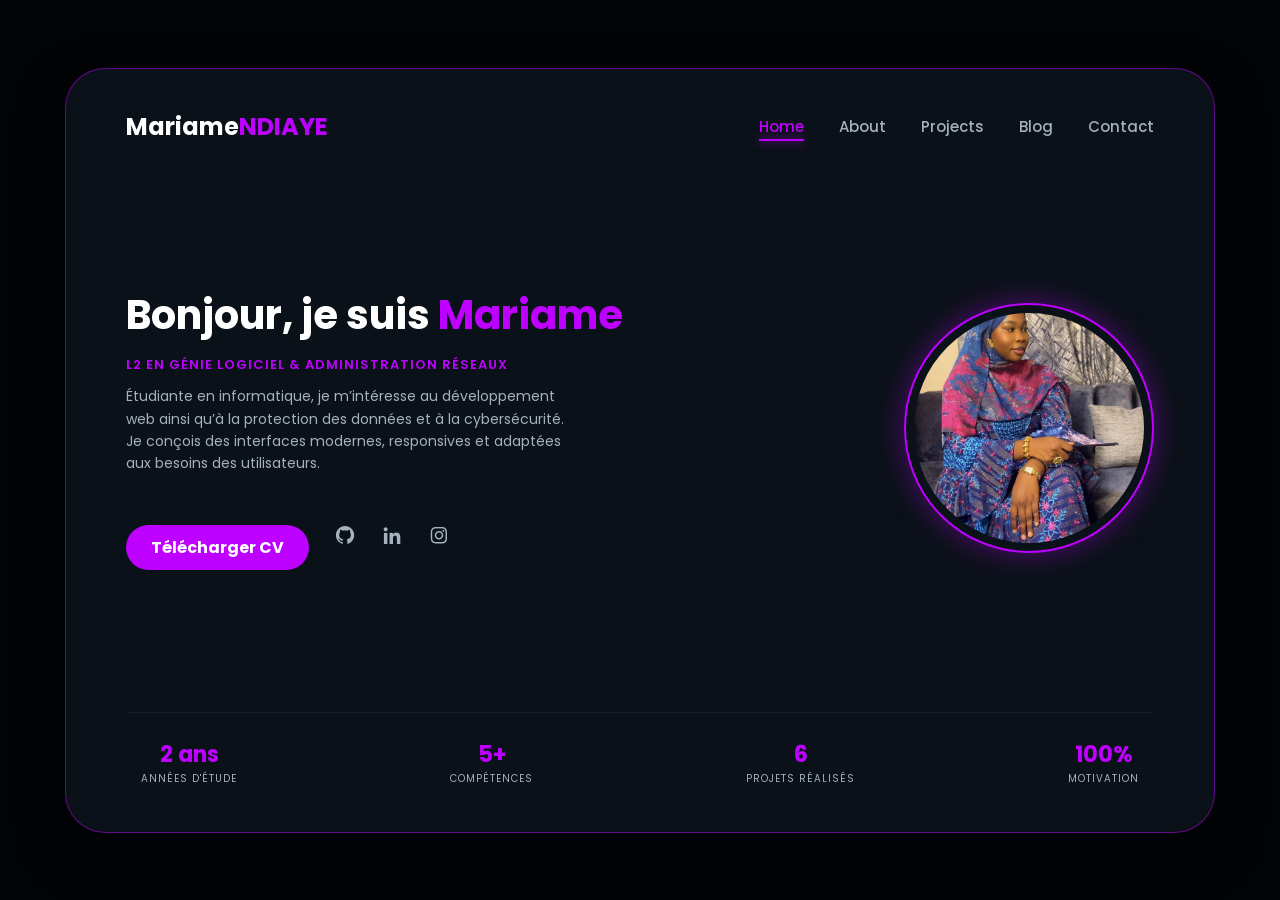
==== index.html @ 8f2b9c7f "Add files via upload" ====
<!DOCTYPE html>
<html lang="fr">

<head>
    <meta charset="UTF-8">
    <meta name="viewport" content="width=device-width, initial-scale=1.0">
    <title>Mariame NDIAYE | Portfolio</title>
    <link rel="stylesheet" href="./css/style.css">
    <link href='https://unpkg.com/boxicons@2.1.4/css/boxicons.min.css' rel='stylesheet'>
</head>

<body>

    <div class="main-card">
        <nav>
            <div class="logo">Mariame<span>NDIAYE</span></div>

            <input type="checkbox" id="check">
            <label for="check" class="menu-icon">
                <i class='bx bx-menu'></i>
            </label>

            <ul class="nav-links">
                <li><a href="index.html" class="active">Home</a></li>
                <li><a href="./pages/about.html">About</a></li>
                <li><a href="./pages/projet.html">Projects</a></li>
                <li><a href="./pages/resume.html">Blog</a></li>
                <li><a href="./pages/contact.html">Contact</a></li>
            </ul>
        </nav>

        <section class="hero">
            <div class="hero-content">
                <h1>Bonjour, je suis <span>Mariame</span></h1>
                <h2 class="subtitle">L2 EN GÉNIE LOGICIEL & ADMINISTRATION RÉSEAUX</h2>
                <p>Étudiante en informatique, je m’intéresse au développement web ainsi qu’à la protection des données
                    et à la
                    cybersécurité. Je conçois des interfaces modernes, responsives et adaptées aux besoins des
                    utilisateurs.</p>
                <div class="hero-btns">
                    <a href="./assets/cv Mariame Ndiaye.pdf" class="btn-cv" download>Télécharger CV</a>
                    <div class="social-icons">
                        <a href="https://github.com/Mariame-nd/Mariame-nd" class="github"><i
                                class='bx bxl-github'></i></a>
                        <a href="https://www.linkedin.com/in/mariame-ndiaye-82563935a?utm_source=share&utm_campaign=share_via&utm_content=profile&utm_medium=ios_app"
                            class="linkedin"><i class='bx bxl-linkedin'></i></a>
                        <a href="https://www.instagram.com/mariam__nde" target="_blank" class="instagram">
                            <i class='bx bxl-instagram'></i>
                        </a>
                    </div>
                </div>
            </div>

            <div class="hero-img">
                <div class="img-frame">
                    <img src="images/hijab.jpeg" alt="Mariame Ndiaye">
                </div>
            </div>
        </section>

        <div class="stats-bar">
            <div class="stat-item">
                <h3>2 ans</h3>
                <p>Années d'étude</p>
            </div>
            <div class="stat-item">
                <h3>5+</h3>
                <p>Compétences</p>
            </div>
            <div class="stat-item">
                <h3>6</h3>
                <p>Projets réalisés</p>
            </div>
            <div class="stat-item">
                <h3>100%</h3>
                <p>Motivation</p>
            </div>
        </div>
    </div>

</body>

</html>
---- css/style.css ----
/*Commun*/
@import url('https://fonts.googleapis.com/css2?family=Poppins:wght@300;400;600;700&display=swap');

* {
    margin: 0;
    padding: 0;
    box-sizing: border-box;
    font-family: 'Poppins', sans-serif;
    list-style: none;
    text-decoration: none;
}

body {
    background-color: #020406;
    height: 100vh;
    width: 100vw;
    display: flex;
    justify-content: center;
    align-items: center;
    overflow: hidden;
    color: white;
}

.main-card {
    background-color: #0b1118;
    width: 95%;
    max-width: 1150px;
    height: 85vh;
    border-radius: 40px;
    padding: 40px 60px;
    border: 1px solid rgba(189, 0, 255, 0.5);
    display: flex;
    flex-direction: column;
    justify-content: space-between;
    box-shadow: 0 20px 50px rgba(0, 0, 0, 0.8);
    position: relative;
}

nav {
    display: flex;
    justify-content: space-between;
    align-items: center;
    z-index: 1000;
}

.logo {
    font-size: 24px;
    font-weight: 700;
}

.logo span {
    color: #bd00ff;
}

#check {
    display: none;
}

.menu-icon {
    display: none;
    font-size: 32px;
    color: #bd00ff;
    cursor: pointer;
}

.nav-links {
    display: flex;
    gap: 35px;
}

.nav-links li {
    position: relative;
}

.nav-links a {
    color: #a5b1bc;
    font-size: 15px;
    font-weight: 500;
    transition: 0.3s;
    padding: 5px 0;
}

.nav-links a::after {
    content: '';
    position: absolute;
    bottom: -2px;
    left: 0;
    width: 0;
    height: 2px;
    background: #bd00ff;
    box-shadow: 0 0 10px #bd00ff;
    transition: 0.3s;
}

.nav-links a:hover::after,
.nav-links a.active::after {
    width: 100%;
}

.nav-links a:hover,
.nav-links a.active {
    color: #bd00ff;
}

/*index*/
.hero {
    display: flex;
    align-items: center;
    justify-content: space-between;
    gap: 40px;
}

.hero-content h1 {
    font-size: 48px;
    margin-bottom: 5px;
}

.hero-content h1 span {
    color: #bd00ff;
    display: inline-block;
    transition: 0.4s cubic-bezier(0.175, 0.885, 0.32, 1.275);
    cursor: default;
}

.hero-content h1 span:hover {
    transform: scale(1.1) rotate(2deg);
    text-shadow: 0 0 20px rgba(189, 0, 255, 0.5), 0 0 40px rgba(189, 0, 255, 0.5);
    color: #ffffff;
}

.subtitle {
    color: #bd00ff;
    font-size: 14px;
    letter-spacing: 1.5px;
    margin-bottom: 20px;
    font-weight: 600;
}

.hero-content p {
    color: #a5b1bc;
    font-size: 14px;
    line-height: 1.8;
    max-width: 500px;
}

.hero-btns {
    display: flex;
    align-items: center;
    gap: 25px;
    margin-top: 30px;
}

.btn-cv {
    background: #bd00ff;
    color: #020406;
    padding: 12px 30px;
    border-radius: 35px;
    font-weight: 700;
    transition: 0.3s;
}

.btn-cv:hover {
    transform: scale(1.05);
    box-shadow: 0 0 20px rgba(189, 0, 255, 0.5);
}

.social-icons a {
    color: #a5b1bc;
    font-size: 24px;
    transition: 0.3s ease;
    margin-right: 10px;
}

.social-icons a:hover {
    color: #bd00ff;
    transform: translateY(-5px);
    filter: drop-shadow(0 0 5px #bd00ff);
}

.img-frame {
    width: 280px;
    height: 280px;
    border-radius: 50%;
    padding: 10px;
    border: 2px solid rgba(189,
            0, 255, 0.5);
    box-shadow: 0 0 30px rgba(189, 0, 255, 0.4);
}

.img-frame img {
    width: 100%;
    height: 100%;
    border-radius: 50%;
    object-fit: cover;
}

.stats-bar {
    display: flex;
    justify-content: space-between;
    padding-top: 30px;
    border-top: 1px solid rgba(189, 0, 255, 0.5);
}

.stat-item {
    text-align: center;
    transition: 0.4s ease;
    cursor: default;
    padding: 5px 15px;
    border-radius: 12px;
}

.stat-item:hover {
    background: rgba(189, 0, 255, 0.5);
    transform: translateY(-8px);
}

.stat-item h3 {
    color: #bd00ff;
    font-size: 26px;
    transition: 0.3s;
}

.stat-item:hover h3 {
    text-shadow: 0 0 15px #bd00ff;
    transform: scale(1.1);
}

.stat-item p {
    color: #bd00ff;
    font-size: 11px;
    text-transform: uppercase;
    letter-spacing: 1px;
}

@media (max-width: 900px) {
    .main-card {
        height: 90vh;
        padding: 30px;
        overflow-y: auto;
    }

    .menu-icon {
        display: block;
    }

    .nav-links {
        position: absolute;
        top: 80px;
        left: -110%;
        background: #0b1118;
        border: 1px solid rgba(189, 0, 255, 0.4);
        flex-direction: column;
        width: 220px;
        padding: 30px 20px;
        border-radius: 20px;
        transition: 0.4s ease-in-out;
        box-shadow: 0 20px 40px rgba(0, 0, 0, 0.9);
        z-index: 1000;
    }

    #check:checked~.nav-links {
        left: 25px;
    }

    .nav-links a::after {
        display: none;
    }

    .hero {
        flex-direction: column-reverse;
        text-align: center;
        gap: 30px;
        margin: 30px 0;
    }

    .hero-content h1 {
        font-size: 36px;
    }

    .hero-content p {
        max-width: 100%;
    }

    .hero-btns {
        justify-content: center;
    }

    .stats-bar {
        display: grid;
        grid-template-columns: 1fr 1fr;
        gap: 20px;
        text-align: center;
    }
}

/*About*/

.scroll-container {
    flex: 1;
    overflow-y: auto;
    padding-right: 10px;
}

.about-content {
    display: flex;
    align-items: center;
    justify-content: space-between;
    gap: 40px;
    margin-bottom: 30px;
}

.about-text {
    flex: 1.5;
}

strong {
    color: #bd00ff;
}

.title-cyan {
    color: #bd00ff;
    font-size: 38px;
    margin-bottom: 15px;
    transition: 0.3s;
}

.title-cyan:hover {
    transform: translateX(5px);
}

.about-text p {
    color: #a5b1bc;
    font-size: 14px;
    line-height: 1.7;
    margin-bottom: 15px;
}

.btn-contact {
    display: inline-block;
    padding: 10px 25px;
    border: 1.5px solid #bd00ff;
    color: #bd00ff;
    border-radius: 12px;
    font-weight: 600;
    transition: all 0.4s ease;
}

.btn-contact:hover {
    background: #bd00ff;
    color: #000;
    box-shadow: 0 0 25px rgba(189, 0, 255, 0.5);
    transform: translateY(-2px);
}

.about-image .img-glow-square {
    width: 280px;
    height: 280px;
    border-radius: 30px;
    padding: 10px;
    background: radial-gradient(circle, rgba(189, 0, 255, 0.5) 0%, transparent 70%);
    border: 1px solid rgba(189, 0, 255, 0.3);
    transition: 0.5s ease;
}

.img-glow-square:hover {
    border-color: #bd00ff;
    box-shadow: 0 0 30px rgba(189, 0, 255, 0.3);
}

.img-glow-square img {
    width: 100%;
    height: 100%;
    border-radius: 20px;
    object-fit: cover;
}

.skills-section {
    margin-top: auto;
    padding-top: 25px;
    border-top: 1px solid rgba(189, 0, 255, 0.5);
}

.skills-grid {
    display: flex;
    justify-content: space-between;
    flex-wrap: wrap;
    gap: 15px;
}

.skill-box {
    display: flex;
    flex-direction: column;
    align-items: center;
    gap: 8px;
    transition: all 0.4s cubic-bezier(0.175, 0.885, 0.32, 1.275);
    cursor: pointer;
}

.skill-box i {
    font-size: 32px;
    transition: 0.4s;
}

.skill-box span {
    font-size: 10px;
    color: #bd00ff;
    transition: 0.3s;
}


.html i {
    color: #e34f26;
}

.css i {
    color: #1572b6;
}

.js i {
    color: #f7df1e;
}

.php i {
    color: #777bb4;
}

.cpp i {
    color: #00599c;
}

.sql i {
    color: #00e5ff;
}

.skill-box:hover {
    transform: translateY(-10px) scale(1.1);
}

.skill-box:hover i {
    filter: drop-shadow(0 0 12px currentColor);
}

.skill-box:hover span {
    color: white;
    text-shadow: 0 0 5px rgba(189, 0, 255, 0.5);
}

@media (max-width: 768px) {
    .menu-icon {
        display: block;
    }

    .nav-links {
        position: absolute;
        top: 80px;
        right: 40px;
        background: #0b1118;
        border: 1px solid rgba(189, 0, 255, 0.3);
        flex-direction: column;
        width: 200px;
        padding: 20px;
        border-radius: 15px;
        display: none;
        z-index: 1000;
        box-shadow: 0 15px 35px rgba(0, 0, 0, 0.8);
    }

    #check:checked~.nav-links {
        display: flex;
        animation: slideIn 0.3s ease forwards;
    }

    .about-content {
        flex-direction: column-reverse;
        text-align: center;
    }

    .about-image .img-glow-square {
        width: 220px;
        height: 220px;
        margin: 0 auto;
    }

    .skills-grid {
        justify-content: center;
        gap: 25px;
    }
}

@keyframes slideIn {
    from {
        opacity: 0;
        transform: translateY(-10px);
    }

    to {
        opacity: 1;
        transform: translateY(0);
    }
}

/*projet*/

.scroll-container {
    flex: 1;
    overflow-y: auto;
    padding-right: 10px;
}

.title-projects {
    color: #bd00ff;
    text-align: center;
    font-size: 28px;
    margin-bottom: 40px;
    text-transform: uppercase;
}

.projects-grid {
    display: grid;
    grid-template-columns: repeat(3, 1fr);
    gap: 25px;
}

.project-card {
    position: relative;
    border-radius: 20px;
    overflow: hidden;
    height: 190px;
    background: #161d26;
    border: 1px solid rgba(189, 0, 255, 0.5);
    transition: 0.4s;
}

.project-card img {
    width: 100%;
    height: 100%;
    object-fit: cover;
    transition: 0.5s;
}

.overlay {
    position: absolute;
    top: 0;
    left: 0;
    width: 100%;
    height: 100%;
    background: rgba(11, 17, 24, 0.95);
    display: flex;
    flex-direction: column;
    justify-content: center;
    align-items: center;
    opacity: 0;
    transition: 0.4s;
    text-align: center;
    padding: 20px;
}

.project-card:hover .overlay {
    opacity: 1;
}

.project-card:hover img {
    transform: scale(1.1);
    filter: blur(3px);
}

.overlay h4 {
    color: #bd00ff;
    font-size: 16px;
    margin-bottom: 8px;
}

.overlay p {
    color: #a5b1bc;
    font-size: 11px;
    margin-bottom: 15px;
}

.view-btn {
    padding: 8px 16px;
    border: 1px solid #bd00ff;
    color: #00e5ff;
    text-decoration: none;
    border-radius: 10px;
    font-size: 12px;
    font-weight: 600;
    transition: 0.3s;
}

.view-btn:hover {
    background: #bd00ff;
    color: #000;
    box-shadow: 0 0 15px #bd00ff;
}

.modal {
    position: fixed;
    top: 0;
    left: 0;
    width: 100%;
    height: 100%;
    background: rgba(0, 0, 0, 0.95);
    display: none;
    justify-content: center;
    align-items: center;
    z-index: 2000;
    padding: 20px;
}

.modal:target {
    display: flex;
}

.modal-content {
    background: #0b1118;
    max-width: 700px;
    width: 100%;
    max-height: 85vh;
    border-radius: 25px;
    border: 1px solid rgba(189, 0, 255, 0.3);
    position: relative;
    overflow-y: auto;
    padding: 30px;
}

.close-btn {
    position: absolute;
    top: 15px;
    right: 20px;
    font-size: 35px;
    color: #a5b1bc;
    text-decoration: none;
}

.close-btn:hover {
    color: #bd00ff;
}

.full-img {
    width: 100%;
    border-radius: 15px;
    margin-bottom: 20px;
    border: 1px solid rgba(189, 0, 255, 0.5);
}

.modal-text h3 {
    color: #bd00ff;
    margin-bottom: 10px;
    text-align: center;
}

.modal-text p {
    color: #a5b1bc;
    font-size: 14px;
    line-height: 1.6;
}

@media (max-width: 992px) {
    .projects-grid {
        grid-template-columns: repeat(2, 1fr);
    }
}

@media (max-width: 768px) {
    .main-card {
        padding: 30px 20px;
        height: 90vh;
    }

    .menu-icon {
        display: block;
    }

    .nav-links {
        position: absolute;
        top: 80px;
        right: 20px;
        background: #0b1118;
        border: 1px solid rgba(189, 0, 255, 0.3);
        flex-direction: column;
        width: 180px;
        padding: 20px;
        border-radius: 15px;
        display: none;
    }

    #check:checked~.nav-links {
        display: flex;
    }

    .projects-grid {
        grid-template-columns: 1fr;
    }

    .project-card {
        height: 180px;
    }
}

/*Resume*/

.scroll-container {
    flex: 1;
    overflow-y: auto;
    padding-right: 15px;
}

.title-resume {
    text-align: center;
    margin-bottom: 40px;
    font-size: 2.2rem;
}

.title-resume span {
    color: #bd00ff;
}

.resume-main-content {
    display: flex;
    gap: 40px;
    align-items: flex-start;
}

.resume-left {
    flex: 1;
}

.resume-section {
    margin-bottom: 25px;
}

.column-title {
    color: white;
    font-size: 1.1rem;
    margin-bottom: 12px;
    display: flex;
    align-items: center;
    gap: 10px;
}

.column-title i {
    color: #bd00ff;
    font-size: 1.3rem;
}

.resume-content-box {
    background: rgba(189, 0, 255, 0.5);
    padding: 15px 20px;
    border-radius: 10px;
    border-left: 3px solid rgba(189, 0, 255, 0.5);
    transition: 0.3s;
}

.resume-content-box p {
    color: #bd00ff;
    font-size: 0.95rem;
    line-height: 1.6;
}

.resume-content-box:hover {
    border-left: 3px solid #bd00ff;
    background: rgba(189, 0, 255, 0.5);
}

.feature-box {
    border: 1px solid #bd00ff;
    background: rgba(189, 0, 255, 0.5);
    box-shadow: 0 0 15px rgba(189, 0, 255, 0.5);
}

.feature-box p {
    color: #a5b1bc;
}

.feature-box strong {
    color: #bd00ff;
}

.resume-right {
    flex-shrink: 0;
    width: 300px;
}

.profile-img-container {
    width: 100%;
    height: 400px;
    border-radius: 20px;
    overflow: hidden;
    border: 2px solid rgba(189, 0, 255, 0.3);
    transition: 0.4s;
}

.profile-img-container:hover {
    border-color: #bd00ff;
    box-shadow: 0 0 20px rgba(190, 0, 255, 0.4);
}

.profile-img-container img {
    width: 100%;
    height: 100%;
    object-fit: cover;
}

.dna-footer {
    display: flex;
    justify-content: center;
    gap: 50px;
    margin-top: 50px;
    padding: 25px;
    border-top: 1px solid rgba(189, 0, 255, 0.5);
}

.dna-item {
    display: flex;
    flex-direction: column;
    align-items: center;
    color: #bd00ff;
    transition: 0.3s;
}

.dna-item i {
    font-size: 2.2rem;
    margin-bottom: 8px;
    filter: drop-shadow(0 0 5px rgba(189, 0, 255, 0.5));
}

.dna-item span {
    font-size: 0.75rem;
    color: #fff;
    font-weight: 600;
    text-transform: uppercase;
}

@media (max-width: 992px) {
    .resume-main-content {
        flex-direction: column-reverse;
        align-items: center;
    }

    .resume-right {
        width: 250px;
        margin-bottom: 30px;
    }

    .profile-img-container {
        height: 300px;
    }
}

@media (max-width: 768px) {
    .main-card {
        padding: 30px 20px;
        height: 90vh;
    }

    .menu-icon {
        display: block;
    }

    .nav-links {
        position: absolute;
        top: 70px;
        right: 0;
        background: #0b1118;
        border: 1px solid rgba(189, 0, 255, 0.3);
        flex-direction: column;
        width: 200px;
        padding: 20px;
        border-radius: 15px;
        display: none;
    }

    #check:checked~.nav-links {
        display: flex;
    }

    .dna-footer {
        gap: 20px;
        flex-wrap: wrap;
    }
}

/*contact*/
.social-icons {
    display: flex;
    gap: 15px;
    align-items: center;
}

.social-icons a {
    color: #a5b1bc;
    font-size: 22px;
    transition: 0.4s;
    text-decoration: none;
}

.social-icons a:hover {
    transform: translateY(-5px);
}

.social-icons .whatsapp:hover {
    color: #25D366;
    filter: drop-shadow(0 0 5px #25D366);
}

.social-icons .instagram:hover {
    color: #E4405F;
    filter: drop-shadow(0 0 5px #E4405F);
}

.social-icons .snapchat:hover {
    color: #FFFC00;
    filter: drop-shadow(0 0 5px #FFFC00);
}

.social-icons .github:hover {
    color: #fff;
}

.social-icons .linkedin:hover {
    color: #0077b5;
}

.hero {
    display: flex;
    align-items: center;
    justify-content: space-between;
    flex: 1;
}

.hero-content h1 {
    font-size: 40px;
}

.hero-content h1 span {
    color: #bd00ff;
    transition: 0.4s;
    display: inline-block;
    cursor: pointer;
}

.hero-content h1 span:hover {
    transform: scale(1.1) rotate(2deg);
    text-shadow: 0 0 20px #bd00ff;
}

.subtitle {
    color: #bd00ff;
    font-size: 13px;
    letter-spacing: 1px;
    margin: 10px 0;
    font-weight: 600;
}

.hero-content p {
    color: #a5b1bc;
    max-width: 450px;
    font-size: 14px;
    line-height: 1.6;
}

.btn-cv {
    background: #bd00ff;
    color: white;
    padding: 10px 25px;
    border-radius: 30px;
    font-weight: 700;
    display: inline-block;
    margin-top: 20px;
    transition: 0.3s;
    text-decoration: none;
}

.btn-cv:hover {
    transform: scale(1.05);
    box-shadow: 0 0 15px rgba(255, 255, 255, 0.05);
}

.img-frame {
    width: 250px;
    height: 250px;
    border-radius: 50%;
    border: 2px solid #bd00ff;
    padding: 8px;
}

.img-frame img {
    width: 100%;
    height: 100%;
    border-radius: 50%;
    object-fit: cover;
}

.stats-bar {
    display: flex;
    justify-content: space-between;
    padding-top: 20px;
    border-top: 1px solid rgba(255, 255, 255, 0.05);
}

.stat-item {
    text-align: center;
    transition: 0.3s;
}

.stat-item:hover {
    transform: translateY(-5px);
}

.stat-item h3 {
    color: #bd00ff;
    font-size: 22px;
}

.stat-item p {
    font-size: 10px;
    color: #a5b1bc;
    text-transform: uppercase;
}

.scroll-container {
    flex: 1;
    overflow-y: auto;
    padding-right: 10px;
}

.scroll-container::-webkit-scrollbar {
    width: 5px;
}

.scroll-container::-webkit-scrollbar-thumb {
    background: #bd00ff;
    border-radius: 10px;
}

.section-title {
    text-align: center;
    margin: 20px 0;
    font-size: 1.8rem;
}

.section-title span {
    color: #bd00ff;
}

.form-section {
    background: rgba(255, 255, 255, 0.02);
    padding: 20px;
    border-radius: 20px;
    border: 1px solid rgba(255, 255, 255, 0.05);
    margin-bottom: 20px;
}

.form-label {
    color: #bd00ff;
    display: flex;
    align-items: center;
    gap: 8px;
    margin-bottom: 15px;
    font-weight: 600;
}

.contact-grid {
    display: grid;
    grid-template-columns: repeat(auto-fit, minmax(280px, 1fr));
    gap: 20px;
}

input,
textarea,
select {
    width: 100%;
    background: #161d26;
    border: 1px solid rgba(255, 255, 255, 0.05);
    padding: 12px;
    border-radius: 10px;
    color: white;
    margin-bottom: 10px;
    outline: none;
}

input:focus,
textarea:focus {
    border-color: #bd00ff;
}

.btn-main {
    width: 100%;
    padding: 12px;
    border-radius: 10px;
    background: #bd00ff;
    color: white;
    border: none;
    font-weight: 700;
    cursor: pointer;
    transition: 0.3s;
}

.btn-main:hover {
    transform: scale(1.02);
    filter: brightness(1.2);
}

@media (max-width: 850px) {
    .main-card {
        height: 95vh;
        padding: 20px;
    }

    .menu-icon {
        display: block;
        order: 1;
    }

    .logo {
        order: 2;
        font-size: 18px;
    }

    .social-icons {
        order: 3;
        gap: 8px;
    }

    .social-icons a {
        font-size: 18px;
    }

    .nav-links {
        position: fixed;
        top: 0;
        left: -100%;
        width: 260px;
        height: 100vh;
        background: #0b1118;
        flex-direction: column;
        justify-content: center;
        align-items: center;
        z-index: 2000;
        transition: 0.5s;
        border-right: 1px solid #bd00ff;
    }

    #check:checked~.nav-links {
        left: 0;
    }

    #menu-toggle:checked~.nav-links {
        left: 0;
    }

    .hero {
        flex-direction: column-reverse;
        text-align: center;
        gap: 20px;
    }

    .hero-content h1 {
        font-size: 30px;
    }

    .stats-bar {
        display: grid;
        grid-template-columns: 1fr 1fr;
        gap: 15px;
    }
}
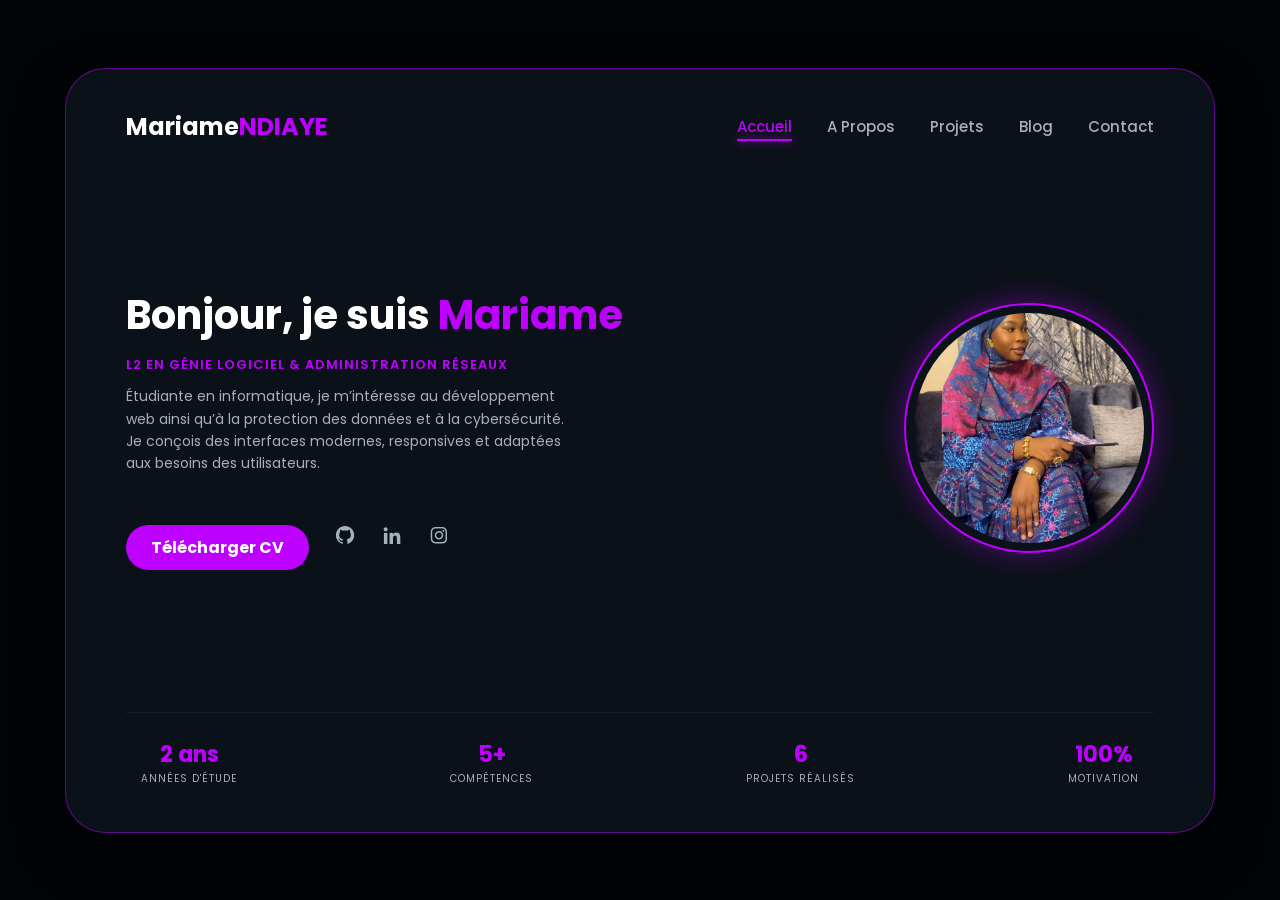
==== commit da51bcc5: "Fix HTML encoding and update content" ====
--- a/index.html
+++ b/index.html
@@ -21,9 +21,9 @@
             </label>
 
             <ul class="nav-links">
-                <li><a href="index.html" class="active">Home</a></li>
-                <li><a href="./pages/about.html">About</a></li>
-                <li><a href="./pages/projet.html">Projects</a></li>
+                <li><a href="index.html" class="active">Accueil</a></li>
+                <li><a href="./pages/about.html">A Propos</a></li>
+                <li><a href="./pages/projet.html">Projets</a></li>
                 <li><a href="./pages/resume.html">Blog</a></li>
                 <li><a href="./pages/contact.html">Contact</a></li>
             </ul>
@@ -80,4 +80,4 @@
 
 </body>
 
-</html>+</html>
--- a/css/style.css
+++ b/css/style.css
@@ -1164,4 +1164,4 @@
         grid-template-columns: 1fr 1fr;
         gap: 15px;
     }
-}+}
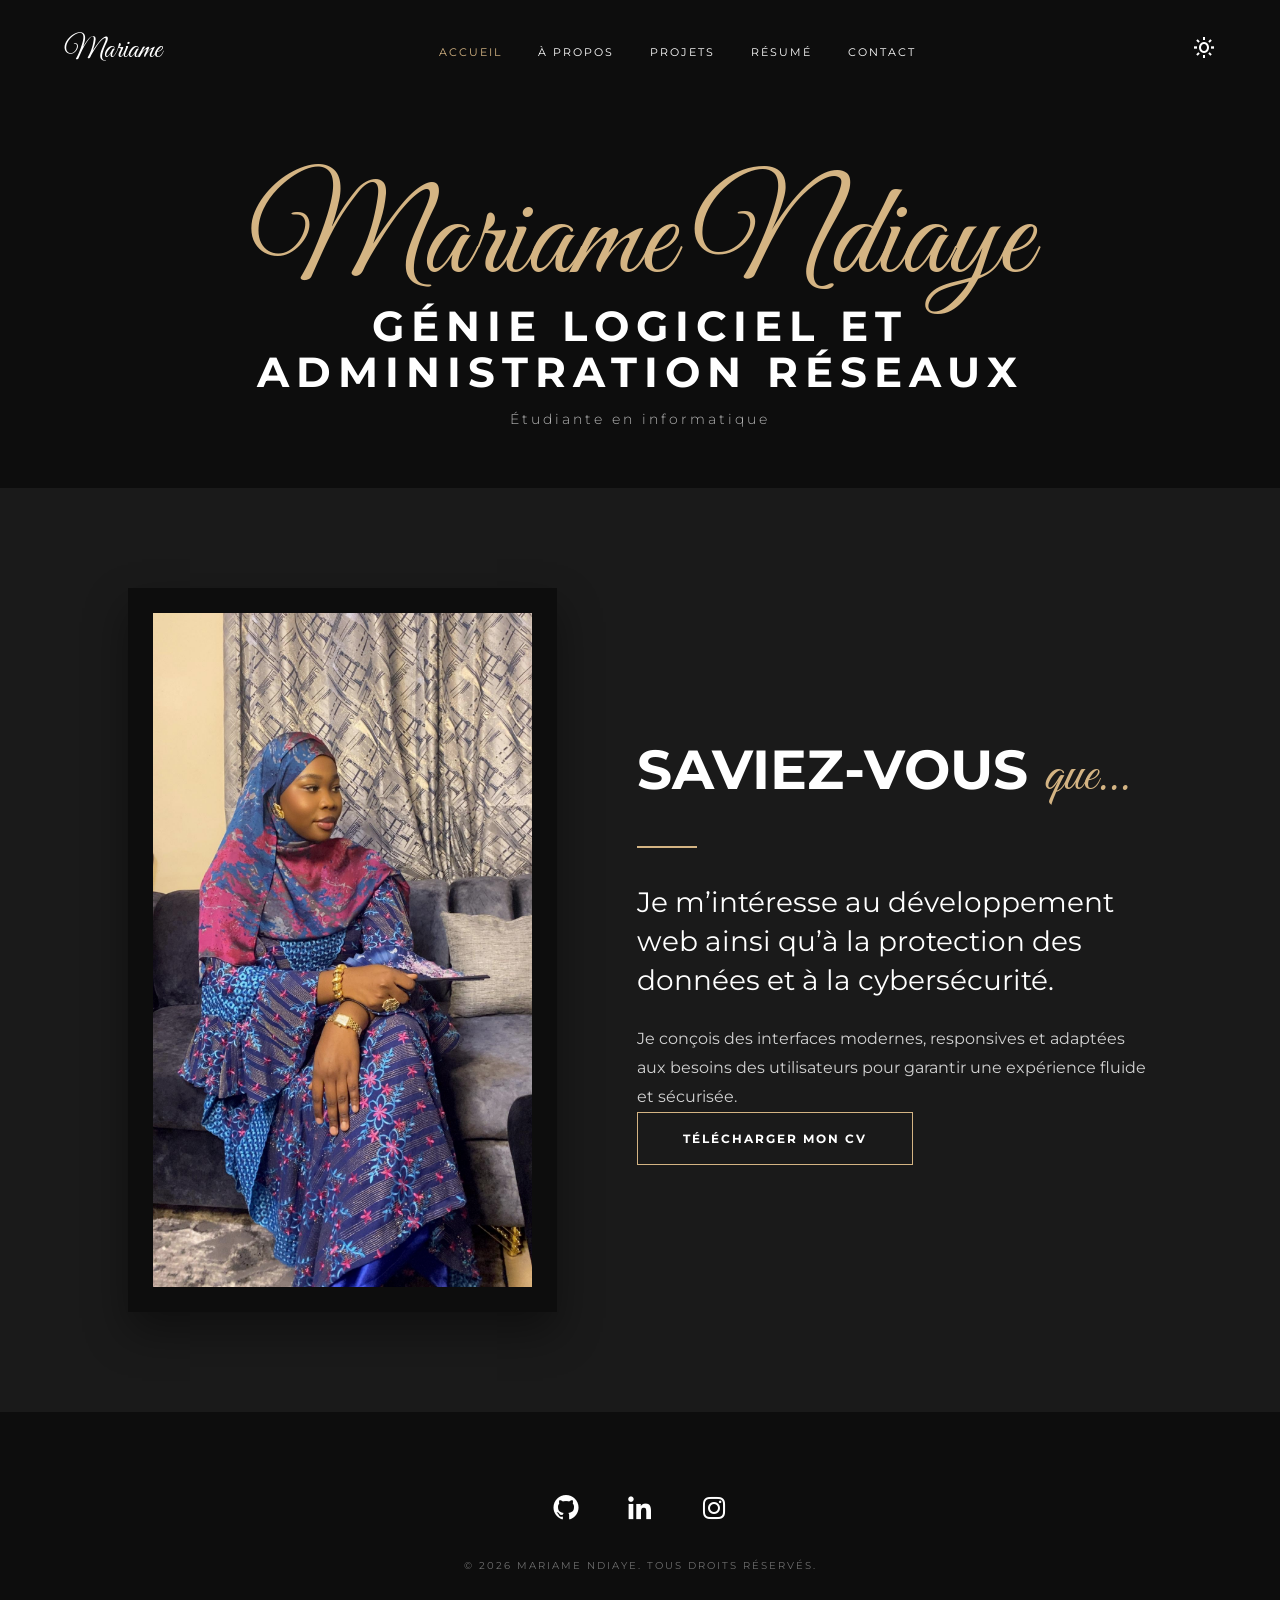
==== commit c990ff39: "Add files via upload" ====
--- a/index.html
+++ b/index.html
@@ -1,83 +1,106 @@
 <!DOCTYPE html>
-<html lang="fr">
+<html lang="fr" data-theme="dark">
 
 <head>
     <meta charset="UTF-8">
     <meta name="viewport" content="width=device-width, initial-scale=1.0">
     <title>Mariame NDIAYE | Portfolio</title>
+    <link href='https://unpkg.com/boxicons@2.1.4/css/boxicons.min.css' rel='stylesheet'>
     <link rel="stylesheet" href="./css/style.css">
-    <link href='https://unpkg.com/boxicons@2.1.4/css/boxicons.min.css' rel='stylesheet'>
 </head>
 
 <body>
 
-    <div class="main-card">
-        <nav>
-            <div class="logo">Mariame<span>NDIAYE</span></div>
+    <nav class="navbar">
+        <div class="nav-container">
+            <div class="menu-toggle" id="mobile-menu">
+                <span class="bar"></span>
+                <span class="bar"></span>
+                <span class="bar"></span>
+            </div>
 
-            <input type="checkbox" id="check">
-            <label for="check" class="menu-icon">
-                <i class='bx bx-menu'></i>
-            </label>
+            <a href="index.html" class="nav-logo">Mariame</a>
 
-            <ul class="nav-links">
+            <ul class="nav-list" id="nav-list">
                 <li><a href="index.html" class="active">Accueil</a></li>
-                <li><a href="./pages/about.html">A Propos</a></li>
+                <li><a href="./pages/a propos.html">À Propos</a></li>
                 <li><a href="./pages/projet.html">Projets</a></li>
-                <li><a href="./pages/resume.html">Blog</a></li>
+                <li><a href="./pages/resume.html">Résumé</a></li>
                 <li><a href="./pages/contact.html">Contact</a></li>
             </ul>
-        </nav>
 
-        <section class="hero">
-            <div class="hero-content">
-                <h1>Bonjour, je suis <span>Mariame</span></h1>
-                <h2 class="subtitle">L2 EN GÉNIE LOGICIEL & ADMINISTRATION RÉSEAUX</h2>
-                <p>Étudiante en informatique, je m’intéresse au développement web ainsi qu’à la protection des données
-                    et à la
-                    cybersécurité. Je conçois des interfaces modernes, responsives et adaptées aux besoins des
-                    utilisateurs.</p>
-                <div class="hero-btns">
-                    <a href="./assets/cv Mariame Ndiaye.pdf" class="btn-cv" download>Télécharger CV</a>
-                    <div class="social-icons">
-                        <a href="https://github.com/Mariame-nd/Mariame-nd" class="github"><i
-                                class='bx bxl-github'></i></a>
-                        <a href="https://www.linkedin.com/in/mariame-ndiaye-82563935a?utm_source=share&utm_campaign=share_via&utm_content=profile&utm_medium=ios_app"
-                            class="linkedin"><i class='bx bxl-linkedin'></i></a>
-                        <a href="https://www.instagram.com/mariam__nde" target="_blank" class="instagram">
-                            <i class='bx bxl-instagram'></i>
-                        </a>
-                    </div>
-                </div>
-            </div>
+            <button id="theme-toggle" class="theme-switch">
+                <i class='bx bx-moon'></i>
+            </button>
+        </div>
+    </nav>
 
-            <div class="hero-img">
-                <div class="img-frame">
-                    <img src="images/hijab.jpeg" alt="Mariame Ndiaye">
-                </div>
-            </div>
-        </section>
+    <header class="hero">
+        <span class="name-script">Mariame Ndiaye</span>
+        <h1 class="hero-title">GÉNIE LOGICIEL ET<br>ADMINISTRATION RÉSEAUX</h1>
+        <p class="hero-subtitle">Étudiante en informatique</p>
+    </header>
 
-        <div class="stats-bar">
-            <div class="stat-item">
-                <h3>2 ans</h3>
-                <p>Années d'étude</p>
-            </div>
-            <div class="stat-item">
-                <h3>5+</h3>
-                <p>Compétences</p>
-            </div>
-            <div class="stat-item">
-                <h3>6</h3>
-                <p>Projets réalisés</p>
-            </div>
-            <div class="stat-item">
-                <h3>100%</h3>
-                <p>Motivation</p>
-            </div>
+    <section class="intro-section">
+        <div class="photo-frame">
+            <img src="images/hijab.jpeg" alt="Mariame Ndiaye">
         </div>
-    </div>
 
+        <div class="intro-text">
+            <h3 class="title-ask">SAVIEZ-VOUS <span class="cursive">que...</span></h3>
+            <div class="divider"></div>
+
+            <p class="main-para">
+                Je m’intéresse au développement web ainsi qu’à la protection des données et à la cybersécurité.
+            </p>
+
+            <p class="secondary-para">
+                Je conçois des interfaces modernes, responsives et adaptées aux besoins des utilisateurs pour garantir
+                une expérience fluide et sécurisée.
+            </p>
+
+            <a href="./assets/CV Mariame NDIAYE.pdf" class="cv-link">TÉLÉCHARGER MON CV</a>
+        </div>
+    </section>
+
+    <footer>
+        <div class="footer-socials">
+            <a href="https://github.com/Mariame-nd" target="_blank"><i class='bx bxl-github'></i></a>
+            <a href="https://www.linkedin.com/in/mariame-ndiaye-82563935a" target="_blank"><i
+                    class='bx bxl-linkedin'></i></a>
+            <a href="https://www.instagram.com/mariam__nde" target="_blank"><i class='bx bxl-instagram'></i></a>
+        </div>
+        <p class="copyright-text">
+            &copy; 2026 MARIAME NDIAYE. TOUS DROITS RÉSERVÉS.
+        </p>
+    </footer>
+
+    <script>
+        const menu = document.querySelector('#mobile-menu');
+        const menuLinks = document.querySelector('#nav-list');
+        const themeBtn = document.querySelector('#theme-toggle');
+
+        menu.addEventListener('click', () => {
+            menu.classList.toggle('is-active');
+            menuLinks.classList.toggle('active');
+        });
+
+        const currentTheme = localStorage.getItem('theme') || 'dark';
+        document.documentElement.setAttribute('data-theme', currentTheme);
+        updateThemeIcon(currentTheme);
+
+        themeBtn.addEventListener('click', () => {
+            let theme = document.documentElement.getAttribute('data-theme');
+            let newTheme = theme === 'dark' ? 'light' : 'dark';
+            document.documentElement.setAttribute('data-theme', newTheme);
+            localStorage.setItem('theme', newTheme);
+            updateThemeIcon(newTheme);
+        });
+
+        function updateThemeIcon(t) {
+            themeBtn.querySelector('i').className = t === 'dark' ? 'bx bx-sun' : 'bx bx-moon';
+        }
+    </script>
 </body>
 
-</html>
+</html>
--- a/css/style.css
+++ b/css/style.css
@@ -1,1167 +1,819 @@
-/*Commun*/
-@import url('https://fonts.googleapis.com/css2?family=Poppins:wght@300;400;600;700&display=swap');
+@import url('https://fonts.googleapis.com/css2?family=Great+Vibes&family=Montserrat:wght@300;400;700&display=swap');
+
+:root {
+    --ebene: #0D0D0D;
+    --sable: #D4B483;
+    --ivoire: #F7F3E9;
+    --gris-sombre: #1A1A1A;
+    --transition: all 0.4s cubic-bezier(0.4, 0, 0.2, 1);
+}
+
+[data-theme="dark"] {
+    --bg-page: var(--ebene);
+    --bg-section: var(--gris-sombre);
+    --text-color: #FFFFFF;
+    --nav-mobile-bg: var(--ebene);
+}
+
+[data-theme="light"] {
+    --bg-page: var(--ivoire);
+    --bg-section: #FFFFFF;
+    --text-color: var(--ebene);
+    --nav-mobile-bg: var(--ivoire);
+}
 
 * {
     margin: 0;
     padding: 0;
     box-sizing: border-box;
-    font-family: 'Poppins', sans-serif;
+}
+
+body {
+    font-family: 'Montserrat', sans-serif;
+    background-color: var(--bg-page);
+    color: var(--text-color);
+    transition: var(--transition);
+    min-height: 100vh;
+    display: flex;
+    flex-direction: column;
+    overflow-x: hidden;
+}
+
+.navbar {
+    height: 100px;
+    display: flex;
+    align-items: center;
+    padding: 0 5%;
+    position: relative;
+    z-index: 2000;
+}
+
+.nav-container {
+    width: 100%;
+    display: flex;
+    justify-content: space-between;
+    align-items: center;
+}
+
+.nav-logo {
+    font-family: 'Great Vibes', cursive;
+    font-size: 30px;
+    text-decoration: none;
+    color: var(--text-color);
+    transition: var(--transition);
+}
+
+.nav-logo:hover {
+    color: var(--sable);
+    transform: scale(1.1);
+}
+
+.nav-list {
+    display: flex;
     list-style: none;
+}
+
+.nav-list li a {
     text-decoration: none;
-}
-
-body {
-    background-color: #020406;
-    height: 100vh;
-    width: 100vw;
-    display: flex;
-    justify-content: center;
-    align-items: center;
-    overflow: hidden;
+    color: inherit;
+    font-size: 11px;
+    text-transform: uppercase;
+    letter-spacing: 2px;
+    margin: 0 18px;
+    transition: var(--transition);
+    font-weight: 400;
+}
+
+.nav-list li a:hover,
+.nav-list li a.active {
+    color: var(--sable);
+}
+
+.theme-switch {
+    background: none;
+    border: none;
+    color: inherit;
+    font-size: 24px;
+    cursor: pointer;
+    transition: var(--transition);
+}
+
+.theme-switch:hover {
+    color: var(--sable);
+    transform: rotate(15deg);
+}
+
+.hero {
+    text-align: center;
+    padding: 60px 20px;
+}
+
+.name-script {
+    font-family: 'Great Vibes', cursive;
+    font-size: clamp(80px, 12vw, 130px);
+    color: var(--sable);
+    display: block;
+}
+
+.hero-title {
+    font-size: clamp(22px, 5vw, 42px);
+    letter-spacing: 7px;
+    line-height: 1.1;
+    text-transform: uppercase;
+    margin-top: -20px;
+}
+
+.hero-subtitle {
+    font-weight: 300;
+    margin-top: 15px;
+    opacity: 0.7;
+    letter-spacing: 3px;
+    font-size: 14px;
+}
+
+.intro-section {
+    display: grid;
+    grid-template-columns: 1fr 1.2fr;
+    gap: 80px;
+    padding: 100px 10%;
+    background-color: var(--bg-section);
+    align-items: center;
+    flex: 1;
+}
+
+.photo-frame {
+    background: var(--ebene);
+    padding: 25px;
+    box-shadow: 0 20px 40px rgba(0, 0, 0, 0.4);
+}
+
+.photo-frame img {
+    width: 100%;
+    display: block;
+    filter: grayscale(10%);
+}
+
+.title-ask {
+    font-size: clamp(35px, 6vw, 55px);
+    font-weight: 700;
+    text-transform: uppercase;
+}
+
+.cursive {
+    font-family: 'Great Vibes', cursive;
+    text-transform: lowercase;
+    color: var(--sable);
+    font-weight: 400;
+}
+
+.divider {
+    width: 60px;
+    height: 2px;
+    background: var(--sable);
+    margin: 35px 0;
+}
+
+.main-para {
+    font-size: clamp(20px, 3vw, 28px);
+    line-height: 1.4;
+    margin-bottom: 25px;
+    font-weight: 400;
+}
+
+.secondary-para {
+    font-size: 16px;
+    line-height: 1.8;
+    opacity: 0.8;
+}
+
+.cv-button-container {
+    margin-top: 50px;
+}
+
+.cv-link {
+    display: inline-block;
+    padding: 18px 45px;
+    border: 1.5px solid var(--sable);
+    text-decoration: none;
+    color: inherit;
+    font-weight: 700;
+    font-size: 12px;
+    letter-spacing: 2px;
+    text-transform: uppercase;
+    transition: var(--transition);
+}
+
+.cv-link:hover {
+    background: var(--sable);
+    color: var(--ebene);
+    transform: translateY(-5px);
+    box-shadow: 0 10px 20px rgba(212, 180, 131, 0.2);
+}
+
+footer {
+    background-color: var(--ebene);
     color: white;
-}
-
-.main-card {
-    background-color: #0b1118;
-    width: 95%;
-    max-width: 1150px;
-    height: 85vh;
-    border-radius: 40px;
-    padding: 40px 60px;
-    border: 1px solid rgba(189, 0, 255, 0.5);
+    padding: 80px 20px;
+    text-align: center;
+}
+
+.footer-socials {
+    margin-bottom: 30px;
+}
+
+.footer-socials a {
+    display: inline-block;
+    color: white;
+    font-size: 30px;
+    margin: 0 20px;
+    text-decoration: none;
+    transition: var(--transition);
+}
+
+.footer-socials a:hover {
+    color: var(--sable);
+    transform: translateY(-10px) scale(1.2);
+}
+
+.copyright-text {
+    font-size: 10px;
+    opacity: 0.4;
+    letter-spacing: 2px;
+    text-transform: uppercase;
+}
+
+.menu-toggle {
+    display: none;
+    cursor: pointer;
+}
+
+.bar {
+    display: block;
+    width: 25px;
+    height: 2px;
+    margin: 5px auto;
+    background-color: var(--text-color);
+    transition: var(--transition);
+}
+
+@media (max-width: 1024px) {
+    .intro-section {
+        padding: 80px 5%;
+        gap: 40px;
+    }
+}
+
+@media (max-width: 850px) {
+    .menu-toggle {
+        display: block;
+        z-index: 2100;
+    }
+
+    .menu-toggle.is-active .bar:nth-child(2) {
+        opacity: 0;
+    }
+
+    .menu-toggle.is-active .bar:nth-child(1) {
+        transform: translateY(7px) rotate(45deg);
+    }
+
+    .menu-toggle.is-active .bar:nth-child(3) {
+        transform: translateY(-7px) rotate(-45deg);
+    }
+
+    .nav-list {
+        position: fixed;
+        left: -100%;
+        top: 0;
+        flex-direction: column;
+        background-color: var(--nav-mobile-bg);
+        width: 100%;
+        height: 100vh;
+        justify-content: center;
+        align-items: center;
+        transition: 0.5s ease-in-out;
+        z-index: 2050;
+    }
+
+    .nav-list.active {
+        left: 0;
+    }
+
+    .nav-list li {
+        margin: 25px 0;
+    }
+
+    .nav-list li a {
+        font-size: 26px;
+    }
+
+    .intro-section {
+        grid-template-columns: 1fr;
+        text-align: center;
+        padding: 60px 8%;
+    }
+
+    .divider {
+        margin: 30px auto;
+    }
+
+    .photo-frame {
+        max-width: 400px;
+        margin: 0 auto;
+    }
+}
+
+/*a propos*/
+
+.skills-wrapper {
+    margin-top: 40px;
+    text-align: left;
+}
+
+.skills-subtitle {
+    font-size: 18px;
+    letter-spacing: 2px;
+    text-transform: uppercase;
+    margin-bottom: 20px;
+    color: var(--sable);
+    display: flex;
+    align-items: center;
+    gap: 10px;
+}
+
+.skills-grid {
+    display: grid;
+    grid-template-columns: repeat(auto-fill, minmax(100px, 1fr));
+    gap: 15px;
+}
+
+.skill-item {
+    background: rgba(212, 180, 131, 0.1);
+    padding: 10px;
+    border-radius: 4px;
     display: flex;
     flex-direction: column;
-    justify-content: space-between;
-    box-shadow: 0 20px 50px rgba(0, 0, 0, 0.8);
-    position: relative;
-}
-
-nav {
-    display: flex;
-    justify-content: space-between;
-    align-items: center;
-    z-index: 1000;
-}
-
-.logo {
+    align-items: center;
+    gap: 5px;
+    transition: var(--transition);
+    border: 1px solid transparent;
+}
+
+.skill-item i {
     font-size: 24px;
+    color: var(--sable);
+}
+
+.skill-item span {
+    font-size: 10px;
     font-weight: 700;
-}
-
-.logo span {
-    color: #bd00ff;
-}
-
-#check {
-    display: none;
-}
-
-.menu-icon {
-    display: none;
-    font-size: 32px;
-    color: #bd00ff;
-    cursor: pointer;
-}
-
-.nav-links {
-    display: flex;
-    gap: 35px;
-}
-
-.nav-links li {
-    position: relative;
-}
-
-.nav-links a {
-    color: #a5b1bc;
-    font-size: 15px;
-    font-weight: 500;
-    transition: 0.3s;
-    padding: 5px 0;
-}
-
-.nav-links a::after {
-    content: '';
-    position: absolute;
-    bottom: -2px;
-    left: 0;
-    width: 0;
-    height: 2px;
-    background: #bd00ff;
-    box-shadow: 0 0 10px #bd00ff;
-    transition: 0.3s;
-}
-
-.nav-links a:hover::after,
-.nav-links a.active::after {
-    width: 100%;
-}
-
-.nav-links a:hover,
-.nav-links a.active {
-    color: #bd00ff;
-}
-
-/*index*/
-.hero {
-    display: flex;
-    align-items: center;
-    justify-content: space-between;
-    gap: 40px;
-}
-
-.hero-content h1 {
-    font-size: 48px;
-    margin-bottom: 5px;
-}
-
-.hero-content h1 span {
-    color: #bd00ff;
-    display: inline-block;
-    transition: 0.4s cubic-bezier(0.175, 0.885, 0.32, 1.275);
-    cursor: default;
-}
-
-.hero-content h1 span:hover {
-    transform: scale(1.1) rotate(2deg);
-    text-shadow: 0 0 20px rgba(189, 0, 255, 0.5), 0 0 40px rgba(189, 0, 255, 0.5);
-    color: #ffffff;
-}
-
-.subtitle {
-    color: #bd00ff;
-    font-size: 14px;
-    letter-spacing: 1.5px;
-    margin-bottom: 20px;
-    font-weight: 600;
-}
-
-.hero-content p {
-    color: #a5b1bc;
-    font-size: 14px;
-    line-height: 1.8;
-    max-width: 500px;
-}
-
-.hero-btns {
-    display: flex;
-    align-items: center;
-    gap: 25px;
-    margin-top: 30px;
-}
-
-.btn-cv {
-    background: #bd00ff;
-    color: #020406;
-    padding: 12px 30px;
-    border-radius: 35px;
-    font-weight: 700;
-    transition: 0.3s;
-}
-
-.btn-cv:hover {
-    transform: scale(1.05);
-    box-shadow: 0 0 20px rgba(189, 0, 255, 0.5);
-}
-
-.social-icons a {
-    color: #a5b1bc;
-    font-size: 24px;
-    transition: 0.3s ease;
-    margin-right: 10px;
-}
-
-.social-icons a:hover {
-    color: #bd00ff;
+    letter-spacing: 1px;
+}
+
+.skill-item:hover {
+    border-color: var(--sable);
     transform: translateY(-5px);
-    filter: drop-shadow(0 0 5px #bd00ff);
-}
-
-.img-frame {
-    width: 280px;
-    height: 280px;
-    border-radius: 50%;
-    padding: 10px;
-    border: 2px solid rgba(189,
-            0, 255, 0.5);
-    box-shadow: 0 0 30px rgba(189, 0, 255, 0.4);
-}
-
-.img-frame img {
-    width: 100%;
-    height: 100%;
-    border-radius: 50%;
-    object-fit: cover;
-}
-
-.stats-bar {
-    display: flex;
-    justify-content: space-between;
-    padding-top: 30px;
-    border-top: 1px solid rgba(189, 0, 255, 0.5);
-}
-
-.stat-item {
-    text-align: center;
-    transition: 0.4s ease;
-    cursor: default;
-    padding: 5px 15px;
-    border-radius: 12px;
-}
-
-.stat-item:hover {
-    background: rgba(189, 0, 255, 0.5);
-    transform: translateY(-8px);
-}
-
-.stat-item h3 {
-    color: #bd00ff;
-    font-size: 26px;
-    transition: 0.3s;
-}
-
-.stat-item:hover h3 {
-    text-shadow: 0 0 15px #bd00ff;
-    transform: scale(1.1);
-}
-
-.stat-item p {
-    color: #bd00ff;
-    font-size: 11px;
-    text-transform: uppercase;
-    letter-spacing: 1px;
-}
-
-@media (max-width: 900px) {
-    .main-card {
-        height: 90vh;
-        padding: 30px;
-        overflow-y: auto;
-    }
-
-    .menu-icon {
-        display: block;
-    }
-
-    .nav-links {
-        position: absolute;
-        top: 80px;
-        left: -110%;
-        background: #0b1118;
-        border: 1px solid rgba(189, 0, 255, 0.4);
-        flex-direction: column;
-        width: 220px;
-        padding: 30px 20px;
-        border-radius: 20px;
-        transition: 0.4s ease-in-out;
-        box-shadow: 0 20px 40px rgba(0, 0, 0, 0.9);
-        z-index: 1000;
-    }
-
-    #check:checked~.nav-links {
-        left: 25px;
-    }
-
-    .nav-links a::after {
-        display: none;
-    }
-
-    .hero {
-        flex-direction: column-reverse;
+    background: rgba(212, 180, 131, 0.2);
+}
+
+@media (max-width: 850px) {
+    .skills-wrapper {
         text-align: center;
-        gap: 30px;
-        margin: 30px 0;
-    }
-
-    .hero-content h1 {
-        font-size: 36px;
-    }
-
-    .hero-content p {
-        max-width: 100%;
-    }
-
-    .hero-btns {
+    }
+
+    .skills-subtitle {
         justify-content: center;
-    }
-
-    .stats-bar {
-        display: grid;
-        grid-template-columns: 1fr 1fr;
-        gap: 20px;
-        text-align: center;
-    }
-}
-
-/*About*/
-
-.scroll-container {
-    flex: 1;
-    overflow-y: auto;
-    padding-right: 10px;
-}
-
-.about-content {
-    display: flex;
-    align-items: center;
-    justify-content: space-between;
-    gap: 40px;
-    margin-bottom: 30px;
-}
-
-.about-text {
-    flex: 1.5;
-}
-
-strong {
-    color: #bd00ff;
-}
-
-.title-cyan {
-    color: #bd00ff;
-    font-size: 38px;
-    margin-bottom: 15px;
-    transition: 0.3s;
-}
-
-.title-cyan:hover {
-    transform: translateX(5px);
-}
-
-.about-text p {
-    color: #a5b1bc;
-    font-size: 14px;
-    line-height: 1.7;
-    margin-bottom: 15px;
-}
-
-.btn-contact {
-    display: inline-block;
-    padding: 10px 25px;
-    border: 1.5px solid #bd00ff;
-    color: #bd00ff;
-    border-radius: 12px;
-    font-weight: 600;
-    transition: all 0.4s ease;
-}
-
-.btn-contact:hover {
-    background: #bd00ff;
-    color: #000;
-    box-shadow: 0 0 25px rgba(189, 0, 255, 0.5);
-    transform: translateY(-2px);
-}
-
-.about-image .img-glow-square {
-    width: 280px;
-    height: 280px;
-    border-radius: 30px;
-    padding: 10px;
-    background: radial-gradient(circle, rgba(189, 0, 255, 0.5) 0%, transparent 70%);
-    border: 1px solid rgba(189, 0, 255, 0.3);
-    transition: 0.5s ease;
-}
-
-.img-glow-square:hover {
-    border-color: #bd00ff;
-    box-shadow: 0 0 30px rgba(189, 0, 255, 0.3);
-}
-
-.img-glow-square img {
-    width: 100%;
-    height: 100%;
-    border-radius: 20px;
-    object-fit: cover;
-}
-
-.skills-section {
-    margin-top: auto;
-    padding-top: 25px;
-    border-top: 1px solid rgba(189, 0, 255, 0.5);
-}
-
-.skills-grid {
-    display: flex;
-    justify-content: space-between;
-    flex-wrap: wrap;
-    gap: 15px;
-}
-
-.skill-box {
-    display: flex;
-    flex-direction: column;
-    align-items: center;
-    gap: 8px;
-    transition: all 0.4s cubic-bezier(0.175, 0.885, 0.32, 1.275);
-    cursor: pointer;
-}
-
-.skill-box i {
-    font-size: 32px;
-    transition: 0.4s;
-}
-
-.skill-box span {
-    font-size: 10px;
-    color: #bd00ff;
-    transition: 0.3s;
-}
-
-
-.html i {
-    color: #e34f26;
-}
-
-.css i {
-    color: #1572b6;
-}
-
-.js i {
-    color: #f7df1e;
-}
-
-.php i {
-    color: #777bb4;
-}
-
-.cpp i {
-    color: #00599c;
-}
-
-.sql i {
-    color: #00e5ff;
-}
-
-.skill-box:hover {
-    transform: translateY(-10px) scale(1.1);
-}
-
-.skill-box:hover i {
-    filter: drop-shadow(0 0 12px currentColor);
-}
-
-.skill-box:hover span {
-    color: white;
-    text-shadow: 0 0 5px rgba(189, 0, 255, 0.5);
-}
-
-@media (max-width: 768px) {
-    .menu-icon {
-        display: block;
-    }
-
-    .nav-links {
-        position: absolute;
-        top: 80px;
-        right: 40px;
-        background: #0b1118;
-        border: 1px solid rgba(189, 0, 255, 0.3);
-        flex-direction: column;
-        width: 200px;
-        padding: 20px;
-        border-radius: 15px;
-        display: none;
-        z-index: 1000;
-        box-shadow: 0 15px 35px rgba(0, 0, 0, 0.8);
-    }
-
-    #check:checked~.nav-links {
-        display: flex;
-        animation: slideIn 0.3s ease forwards;
-    }
-
-    .about-content {
-        flex-direction: column-reverse;
-        text-align: center;
-    }
-
-    .about-image .img-glow-square {
-        width: 220px;
-        height: 220px;
-        margin: 0 auto;
     }
 
     .skills-grid {
         justify-content: center;
-        gap: 25px;
-    }
-}
-
-@keyframes slideIn {
-    from {
-        opacity: 0;
-        transform: translateY(-10px);
-    }
-
-    to {
-        opacity: 1;
-        transform: translateY(0);
     }
 }
 
 /*projet*/
-
-.scroll-container {
+.search-section {
+    padding: 40px 10%;
+    text-align: center;
+}
+
+.search-container {
+    max-width: 700px;
+    margin: 0 auto;
+}
+
+.search-box {
+    display: flex;
+    gap: 15px;
+    margin-top: 20px;
+}
+
+.search-box input {
     flex: 1;
-    overflow-y: auto;
-    padding-right: 10px;
-}
-
-.title-projects {
-    color: #bd00ff;
-    text-align: center;
-    font-size: 28px;
-    margin-bottom: 40px;
-    text-transform: uppercase;
+    padding: 12px 20px;
+    background: rgba(255, 255, 255, 0.05);
+    border: 1px solid var(--sable);
+    color: var(--text-color);
+    font-family: 'Montserrat', sans-serif;
+}
+
+.projects-section {
+    padding: 50px 10%;
+    margin-bottom: 80px;
 }
 
 .projects-grid {
     display: grid;
-    grid-template-columns: repeat(3, 1fr);
-    gap: 25px;
+    grid-template-columns: repeat(auto-fill, minmax(300px, 1fr));
+    gap: 30px;
 }
 
 .project-card {
     position: relative;
-    border-radius: 20px;
+    height: 250px;
     overflow: hidden;
-    height: 190px;
-    background: #161d26;
-    border: 1px solid rgba(189, 0, 255, 0.5);
-    transition: 0.4s;
+    background: var(--ebene);
+    border: 1px solid rgba(212, 180, 131, 0.2);
 }
 
 .project-card img {
     width: 100%;
     height: 100%;
     object-fit: cover;
-    transition: 0.5s;
-}
-
-.overlay {
+    transition: var(--transition);
+}
+
+.project-overlay {
     position: absolute;
     top: 0;
     left: 0;
     width: 100%;
     height: 100%;
-    background: rgba(11, 17, 24, 0.95);
+    background: rgba(13, 13, 13, 0.9);
     display: flex;
     flex-direction: column;
     justify-content: center;
     align-items: center;
     opacity: 0;
-    transition: 0.4s;
+    transition: var(--transition);
+    padding: 20px;
     text-align: center;
-    padding: 20px;
-}
-
-.project-card:hover .overlay {
+}
+
+.project-card:hover .project-overlay {
     opacity: 1;
 }
 
 .project-card:hover img {
     transform: scale(1.1);
-    filter: blur(3px);
-}
-
-.overlay h4 {
-    color: #bd00ff;
-    font-size: 16px;
-    margin-bottom: 8px;
-}
-
-.overlay p {
-    color: #a5b1bc;
+}
+
+.project-overlay h4 {
+    color: var(--sable);
+    font-size: 20px;
+    margin-bottom: 10px;
+    text-transform: uppercase;
+}
+
+.project-overlay p {
+    font-size: 12px;
+    margin-bottom: 20px;
+    opacity: 0.8;
+}
+
+.view-btn {
+    padding: 10px 20px;
+    border: 1px solid var(--sable);
+    color: var(--sable);
+    text-decoration: none;
     font-size: 11px;
-    margin-bottom: 15px;
-}
-
-.view-btn {
-    padding: 8px 16px;
-    border: 1px solid #bd00ff;
-    color: #00e5ff;
-    text-decoration: none;
-    border-radius: 10px;
-    font-size: 12px;
-    font-weight: 600;
-    transition: 0.3s;
+    font-weight: 700;
+    letter-spacing: 1px;
+    transition: var(--transition);
 }
 
 .view-btn:hover {
-    background: #bd00ff;
-    color: #000;
-    box-shadow: 0 0 15px #bd00ff;
-}
-
-.modal {
+    background: var(--sable);
+    color: var(--ebene);
+}
+
+.modal-overlay {
     position: fixed;
     top: 0;
     left: 0;
     width: 100%;
     height: 100%;
-    background: rgba(0, 0, 0, 0.95);
+    background: rgba(0, 0, 0, 0.9);
+    z-index: 3000;
     display: none;
     justify-content: center;
     align-items: center;
-    z-index: 2000;
     padding: 20px;
 }
 
-.modal:target {
-    display: flex;
-}
-
-.modal-content {
-    background: #0b1118;
-    max-width: 700px;
-    width: 100%;
-    max-height: 85vh;
-    border-radius: 25px;
-    border: 1px solid rgba(189, 0, 255, 0.3);
+.modal-overlay:target {
+    display: flex;
+}
+
+.modal-card {
+    background: var(--bg-section);
+    max-width: 800px;
+    width: 90%;
+    max-height: 90vh;
     position: relative;
+    padding: 40px 30px 30px 30px;
+    border: 1px solid var(--sable);
+    display: flex;
+    flex-direction: column;
     overflow-y: auto;
-    padding: 30px;
-}
-
-.close-btn {
+}
+
+.modal-close {
     position: absolute;
-    top: 15px;
+    top: 10px;
     right: 20px;
     font-size: 35px;
-    color: #a5b1bc;
     text-decoration: none;
-}
-
-.close-btn:hover {
-    color: #bd00ff;
-}
-
-.full-img {
+    color: var(--sable);
+    transition: var(--transition);
+}
+
+.modal-close:hover {
+    transform: rotate(90deg);
+}
+
+.modal-card img {
     width: 100%;
-    border-radius: 15px;
+    max-height: 400px;
+    object-fit: contain;
+    background: #000;
     margin-bottom: 20px;
-    border: 1px solid rgba(189, 0, 255, 0.5);
-}
-
-.modal-text h3 {
-    color: #bd00ff;
-    margin-bottom: 10px;
-    text-align: center;
-}
-
-.modal-text p {
-    color: #a5b1bc;
+    border-radius: 4px;
+}
+
+.modal-body h3 {
+    color: var(--sable);
+    font-family: 'Montserrat', sans-serif;
+    text-transform: uppercase;
+    letter-spacing: 2px;
+    margin-bottom: 15px;
+}
+
+.modal-body p {
     font-size: 14px;
     line-height: 1.6;
-}
-
-@media (max-width: 992px) {
-    .projects-grid {
-        grid-template-columns: repeat(2, 1fr);
-    }
-}
-
-@media (max-width: 768px) {
-    .main-card {
-        padding: 30px 20px;
-        height: 90vh;
-    }
-
-    .menu-icon {
-        display: block;
-    }
-
-    .nav-links {
-        position: absolute;
-        top: 80px;
-        right: 20px;
-        background: #0b1118;
-        border: 1px solid rgba(189, 0, 255, 0.3);
-        flex-direction: column;
-        width: 180px;
-        padding: 20px;
-        border-radius: 15px;
-        display: none;
-    }
-
-    #check:checked~.nav-links {
-        display: flex;
-    }
-
-    .projects-grid {
-        grid-template-columns: 1fr;
-    }
-
-    .project-card {
-        height: 180px;
-    }
-}
-
-/*Resume*/
+    opacity: 0.9;
+    color: var(--text-color);
+}
+
+/*resume*/
 
 .scroll-container {
+    padding: 40px 8%;
+    animation: fadeIn 0.8s ease-out;
+}
+
+.title-resume {
+    font-size: clamp(30px, 5vw, 45px);
+    text-transform: uppercase;
+    letter-spacing: 4px;
+    margin-bottom: 50px;
+    text-align: left;
+}
+
+.title-resume span {
+    color: var(--sable);
+    font-weight: 300;
+}
+
+.resume-main-content {
+    display: flex;
+    gap: 60px;
+    align-items: flex-start;
+}
+
+.resume-left {
+    flex: 1.5;
+}
+
+.resume-right {
     flex: 1;
-    overflow-y: auto;
-    padding-right: 15px;
-}
-
-.title-resume {
-    text-align: center;
-    margin-bottom: 40px;
-    font-size: 2.2rem;
-}
-
-.title-resume span {
-    color: #bd00ff;
-}
-
-.resume-main-content {
-    display: flex;
-    gap: 40px;
-    align-items: flex-start;
-}
-
-.resume-left {
-    flex: 1;
+    position: sticky;
+    top: 120px;
 }
 
 .resume-section {
-    margin-bottom: 25px;
+    margin-bottom: 35px;
+    border-left: 2px solid rgba(212, 180, 131, 0.2);
+    padding-left: 25px;
+    transition: var(--transition);
+}
+
+.resume-section:hover {
+    border-left: 2px solid var(--sable);
 }
 
 .column-title {
-    color: white;
-    font-size: 1.1rem;
-    margin-bottom: 12px;
+    font-size: 16px;
+    color: var(--sable);
+    text-transform: uppercase;
+    letter-spacing: 2px;
+    margin-bottom: 15px;
     display: flex;
     align-items: center;
     gap: 10px;
 }
 
 .column-title i {
-    color: #bd00ff;
-    font-size: 1.3rem;
-}
-
-.resume-content-box {
-    background: rgba(189, 0, 255, 0.5);
-    padding: 15px 20px;
-    border-radius: 10px;
-    border-left: 3px solid rgba(189, 0, 255, 0.5);
-    transition: 0.3s;
+    font-size: 20px;
 }
 
 .resume-content-box p {
-    color: #bd00ff;
-    font-size: 0.95rem;
-    line-height: 1.6;
-}
-
-.resume-content-box:hover {
-    border-left: 3px solid #bd00ff;
-    background: rgba(189, 0, 255, 0.5);
+    font-size: 15px;
+    line-height: 1.7;
+    opacity: 0.85;
+    font-weight: 300;
 }
 
 .feature-box {
-    border: 1px solid #bd00ff;
-    background: rgba(189, 0, 255, 0.5);
-    box-shadow: 0 0 15px rgba(189, 0, 255, 0.5);
-}
-
-.feature-box p {
-    color: #a5b1bc;
+    background: rgba(212, 180, 131, 0.05);
+    padding: 20px;
+    border: 1px dashed rgba(212, 180, 131, 0.3);
+    border-radius: 4px;
 }
 
 .feature-box strong {
-    color: #bd00ff;
-}
-
-.resume-right {
-    flex-shrink: 0;
-    width: 300px;
+    color: var(--sable);
+    font-weight: 700;
 }
 
 .profile-img-container {
     width: 100%;
-    height: 400px;
-    border-radius: 20px;
-    overflow: hidden;
-    border: 2px solid rgba(189, 0, 255, 0.3);
-    transition: 0.4s;
-}
-
-.profile-img-container:hover {
-    border-color: #bd00ff;
-    box-shadow: 0 0 20px rgba(190, 0, 255, 0.4);
+    border: 1px solid var(--sable);
+    padding: 15px;
+    background: var(--ebene);
 }
 
 .profile-img-container img {
     width: 100%;
-    height: 100%;
-    object-fit: cover;
+    height: auto;
+    filter: grayscale(20%);
+    transition: var(--transition);
+}
+
+.profile-img-container:hover img {
+    filter: grayscale(0%);
 }
 
 .dna-footer {
     display: flex;
-    justify-content: center;
-    gap: 50px;
-    margin-top: 50px;
-    padding: 25px;
-    border-top: 1px solid rgba(189, 0, 255, 0.5);
+    justify-content: flex-start;
+    gap: 40px;
+    margin-top: 60px;
+    padding-top: 30px;
+    border-top: 1px solid rgba(255, 255, 255, 0.1);
 }
 
 .dna-item {
     display: flex;
-    flex-direction: column;
-    align-items: center;
-    color: #bd00ff;
-    transition: 0.3s;
+    align-items: center;
+    gap: 10px;
+    opacity: 0.6;
+    transition: var(--transition);
+}
+
+.dna-item:hover {
+    opacity: 1;
+    color: var(--sable);
 }
 
 .dna-item i {
-    font-size: 2.2rem;
-    margin-bottom: 8px;
-    filter: drop-shadow(0 0 5px rgba(189, 0, 255, 0.5));
+    font-size: 24px;
+    color: var(--sable);
 }
 
 .dna-item span {
-    font-size: 0.75rem;
-    color: #fff;
-    font-weight: 600;
-    text-transform: uppercase;
+    font-size: 11px;
+    text-transform: uppercase;
+    letter-spacing: 1px;
 }
 
 @media (max-width: 992px) {
     .resume-main-content {
         flex-direction: column-reverse;
-        align-items: center;
     }
 
     .resume-right {
-        width: 250px;
-        margin-bottom: 30px;
-    }
-
-    .profile-img-container {
-        height: 300px;
-    }
-}
-
-@media (max-width: 768px) {
-    .main-card {
-        padding: 30px 20px;
-        height: 90vh;
-    }
-
-    .menu-icon {
-        display: block;
-    }
-
-    .nav-links {
-        position: absolute;
-        top: 70px;
-        right: 0;
-        background: #0b1118;
-        border: 1px solid rgba(189, 0, 255, 0.3);
-        flex-direction: column;
-        width: 200px;
-        padding: 20px;
-        border-radius: 15px;
-        display: none;
-    }
-
-    #check:checked~.nav-links {
-        display: flex;
+        position: static;
+        width: 100%;
+        max-width: 400px;
+        margin: 0 auto 40px auto;
     }
 
     .dna-footer {
+        flex-wrap: wrap;
         gap: 20px;
-        flex-wrap: wrap;
+    }
+}
+
+@keyframes fadeIn {
+    from {
+        opacity: 0;
+        transform: translateY(20px);
+    }
+
+    to {
+        opacity: 1;
+        transform: translateY(0);
     }
 }
 
 /*contact*/
-.social-icons {
-    display: flex;
-    gap: 15px;
-    align-items: center;
-}
-
-.social-icons a {
-    color: #a5b1bc;
-    font-size: 22px;
-    transition: 0.4s;
-    text-decoration: none;
-}
-
-.social-icons a:hover {
-    transform: translateY(-5px);
-}
-
-.social-icons .whatsapp:hover {
-    color: #25D366;
-    filter: drop-shadow(0 0 5px #25D366);
-}
-
-.social-icons .instagram:hover {
-    color: #E4405F;
-    filter: drop-shadow(0 0 5px #E4405F);
-}
-
-.social-icons .snapchat:hover {
-    color: #FFFC00;
-    filter: drop-shadow(0 0 5px #FFFC00);
-}
-
-.social-icons .github:hover {
-    color: #fff;
-}
-
-.social-icons .linkedin:hover {
-    color: #0077b5;
-}
-
-.hero {
-    display: flex;
-    align-items: center;
-    justify-content: space-between;
-    flex: 1;
-}
-
-.hero-content h1 {
-    font-size: 40px;
-}
-
-.hero-content h1 span {
-    color: #bd00ff;
-    transition: 0.4s;
-    display: inline-block;
-    cursor: pointer;
-}
-
-.hero-content h1 span:hover {
-    transform: scale(1.1) rotate(2deg);
-    text-shadow: 0 0 20px #bd00ff;
-}
-
-.subtitle {
-    color: #bd00ff;
-    font-size: 13px;
-    letter-spacing: 1px;
-    margin: 10px 0;
-    font-weight: 600;
-}
-
-.hero-content p {
-    color: #a5b1bc;
-    max-width: 450px;
-    font-size: 14px;
-    line-height: 1.6;
-}
-
-.btn-cv {
-    background: #bd00ff;
-    color: white;
-    padding: 10px 25px;
-    border-radius: 30px;
-    font-weight: 700;
-    display: inline-block;
-    margin-top: 20px;
-    transition: 0.3s;
-    text-decoration: none;
-}
-
-.btn-cv:hover {
-    transform: scale(1.05);
-    box-shadow: 0 0 15px rgba(255, 255, 255, 0.05);
-}
-
-.img-frame {
-    width: 250px;
-    height: 250px;
-    border-radius: 50%;
-    border: 2px solid #bd00ff;
-    padding: 8px;
-}
-
-.img-frame img {
-    width: 100%;
-    height: 100%;
-    border-radius: 50%;
-    object-fit: cover;
-}
-
-.stats-bar {
-    display: flex;
-    justify-content: space-between;
-    padding-top: 20px;
-    border-top: 1px solid rgba(255, 255, 255, 0.05);
-}
-
-.stat-item {
-    text-align: center;
-    transition: 0.3s;
-}
-
-.stat-item:hover {
-    transform: translateY(-5px);
-}
-
-.stat-item h3 {
-    color: #bd00ff;
-    font-size: 22px;
-}
-
-.stat-item p {
-    font-size: 10px;
-    color: #a5b1bc;
-    text-transform: uppercase;
-}
-
-.scroll-container {
-    flex: 1;
-    overflow-y: auto;
-    padding-right: 10px;
-}
-
-.scroll-container::-webkit-scrollbar {
-    width: 5px;
-}
-
-.scroll-container::-webkit-scrollbar-thumb {
-    background: #bd00ff;
-    border-radius: 10px;
-}
-
-.section-title {
-    text-align: center;
-    margin: 20px 0;
-    font-size: 1.8rem;
-}
-
-.section-title span {
-    color: #bd00ff;
+.contact-grid {
+    display: grid;
+    grid-template-columns: repeat(auto-fit, minmax(320px, 1fr));
+    gap: 40px;
+    margin-top: 30px;
 }
 
 .form-section {
     background: rgba(255, 255, 255, 0.02);
-    padding: 20px;
-    border-radius: 20px;
-    border: 1px solid rgba(255, 255, 255, 0.05);
-    margin-bottom: 20px;
+    padding: 30px;
+    border: 1px solid rgba(212, 180, 131, 0.1);
+    border-radius: 4px;
 }
 
 .form-label {
-    color: #bd00ff;
-    display: flex;
-    align-items: center;
-    gap: 8px;
-    margin-bottom: 15px;
-    font-weight: 600;
-}
-
-.contact-grid {
-    display: grid;
-    grid-template-columns: repeat(auto-fit, minmax(280px, 1fr));
-    gap: 20px;
-}
-
-input,
-textarea,
-select {
+    color: var(--sable);
+    font-size: 18px;
+    text-transform: uppercase;
+    letter-spacing: 2px;
+    margin-bottom: 25px;
+    display: flex;
+    align-items: center;
+    gap: 12px;
+}
+
+.custom-form {
+    display: flex;
+    flex-direction: column;
+    gap: 15px;
+}
+
+.custom-form input,
+.custom-form textarea,
+.custom-form select {
     width: 100%;
-    background: #161d26;
-    border: 1px solid rgba(255, 255, 255, 0.05);
+    padding: 12px 15px;
+    background: rgba(0, 0, 0, 0.3);
+    border: 1px solid rgba(212, 180, 131, 0.2);
+    color: var(--text-color);
+    font-family: 'Montserrat', sans-serif;
+    outline: none;
+}
+
+.custom-form input:focus,
+.custom-form textarea:focus,
+.custom-form select:focus {
+    border-color: var(--sable);
+}
+
+.btn-main {
     padding: 12px;
-    border-radius: 10px;
-    color: white;
-    margin-bottom: 10px;
-    outline: none;
-}
-
-input:focus,
-textarea:focus {
-    border-color: #bd00ff;
-}
-
-.btn-main {
-    width: 100%;
-    padding: 12px;
-    border-radius: 10px;
-    background: #bd00ff;
-    color: white;
-    border: none;
+    background: transparent;
+    border: 1px solid var(--sable);
+    color: var(--sable);
+    text-transform: uppercase;
     font-weight: 700;
     cursor: pointer;
-    transition: 0.3s;
+    transition: var(--transition);
+    letter-spacing: 1px;
 }
 
 .btn-main:hover {
-    transform: scale(1.02);
-    filter: brightness(1.2);
-}
-
-@media (max-width: 850px) {
-    .main-card {
-        height: 95vh;
-        padding: 20px;
-    }
-
-    .menu-icon {
-        display: block;
-        order: 1;
-    }
-
-    .logo {
-        order: 2;
-        font-size: 18px;
-    }
-
-    .social-icons {
-        order: 3;
-        gap: 8px;
-    }
-
-    .social-icons a {
-        font-size: 18px;
-    }
-
-    .nav-links {
-        position: fixed;
-        top: 0;
-        left: -100%;
-        width: 260px;
-        height: 100vh;
-        background: #0b1118;
-        flex-direction: column;
-        justify-content: center;
-        align-items: center;
-        z-index: 2000;
-        transition: 0.5s;
-        border-right: 1px solid #bd00ff;
-    }
-
-    #check:checked~.nav-links {
-        left: 0;
-    }
-
-    #menu-toggle:checked~.nav-links {
-        left: 0;
-    }
-
-    .hero {
-        flex-direction: column-reverse;
-        text-align: center;
-        gap: 20px;
-    }
-
-    .hero-content h1 {
-        font-size: 30px;
-    }
-
-    .stats-bar {
-        display: grid;
-        grid-template-columns: 1fr 1fr;
-        gap: 15px;
-    }
-}
+    background: var(--sable);
+    color: var(--ebene);
+}
+
+.contact-social-icons {
+    margin-top: 25px;
+    display: flex;
+    justify-content: center;
+    gap: 20px;
+}
+
+.contact-social-icons a {
+    font-size: 24px;
+    color: var(--sable);
+    transition: var(--transition);
+}
+
+.contact-social-icons a:hover {
+    transform: translateY(-3px);
+    color: var(--text-color);
+}
+
+@media (max-width: 768px) {
+    .contact-grid {
+        grid-template-columns: 1fr;
+    }
+}
